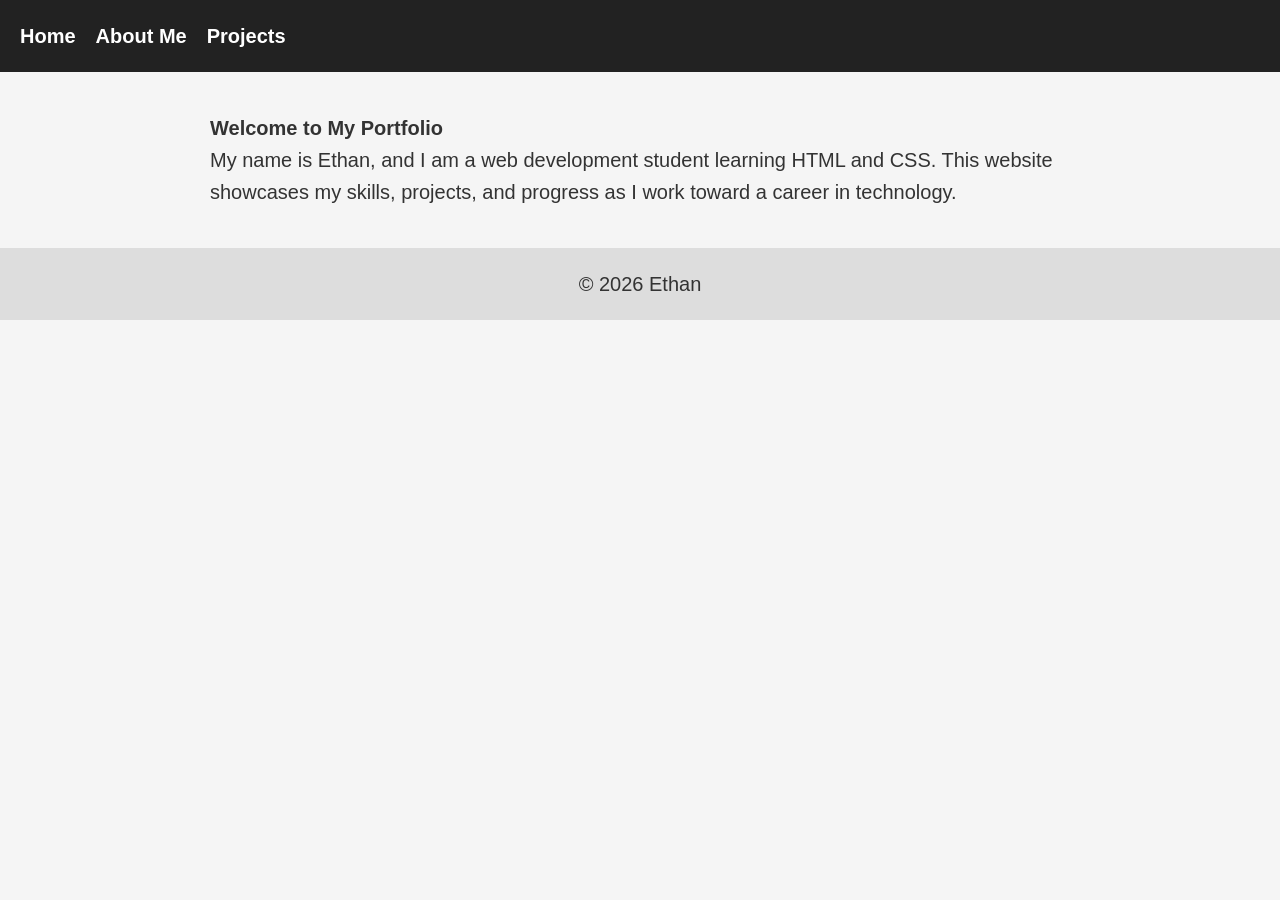
==== index.html @ 07c8b23d "first commit" ====
<!DOCTYPE html>
<html lang="en">

<head>
    <meta charset="UTF-8">
    <meta name="viewport" content="width=device-width, initial-scale=1.0">
    <link rel="stylesheet" href="styles/style.css">
    <title>Ethan's Portfolio</title>
</head>

<body>

    <header>
        <nav>
            <a href="index.html">Home</a>
            <a href="about.html">About Me</a>
            <a href="projects.html">Projects</a>
        </nav>
    </header>

    <main>
        <section>
            <h1>Welcome to My Portfolio</h1>
            <p>
                My name is Ethan, and I am a web development student learning HTML and CSS.
                This website showcases my skills, projects, and progress as I work toward
                a career in technology.
            </p>

            
        </section>
    </main>

    <footer>
        <p>© 2026 Ethan</p>
    </footer>

</body>

</html>
---- styles/style.css ----
* {
    margin: 0;
    padding: 0;
    box-sizing: border-box;
    font-size: 20px;
}




/* Base styles */
body {
    font-family: Arial, sans-serif;
    line-height: 1.6;
    background-color: #f5f5f5;
    color: #333;
}

/* Navigation */
header {
    background-color: #222;
    padding: 1rem;
}

nav {
    display: flex;
    gap: 1rem;
}

nav a {
    color: white;
    text-decoration: none;
    font-weight: bold;
}

nav a:hover {
    text-decoration: underline;
}

/* Main content */
main {
    max-width: 900px;
    margin: 2rem auto;
    padding: 0 1rem;
}

section img {
    max-width: 100%;
    margin-top: 1rem;
}

/* Footer */
footer {
    text-align: center;
    padding: 1rem;
    background-color: #ddd;
    margin-top: 2rem;
}
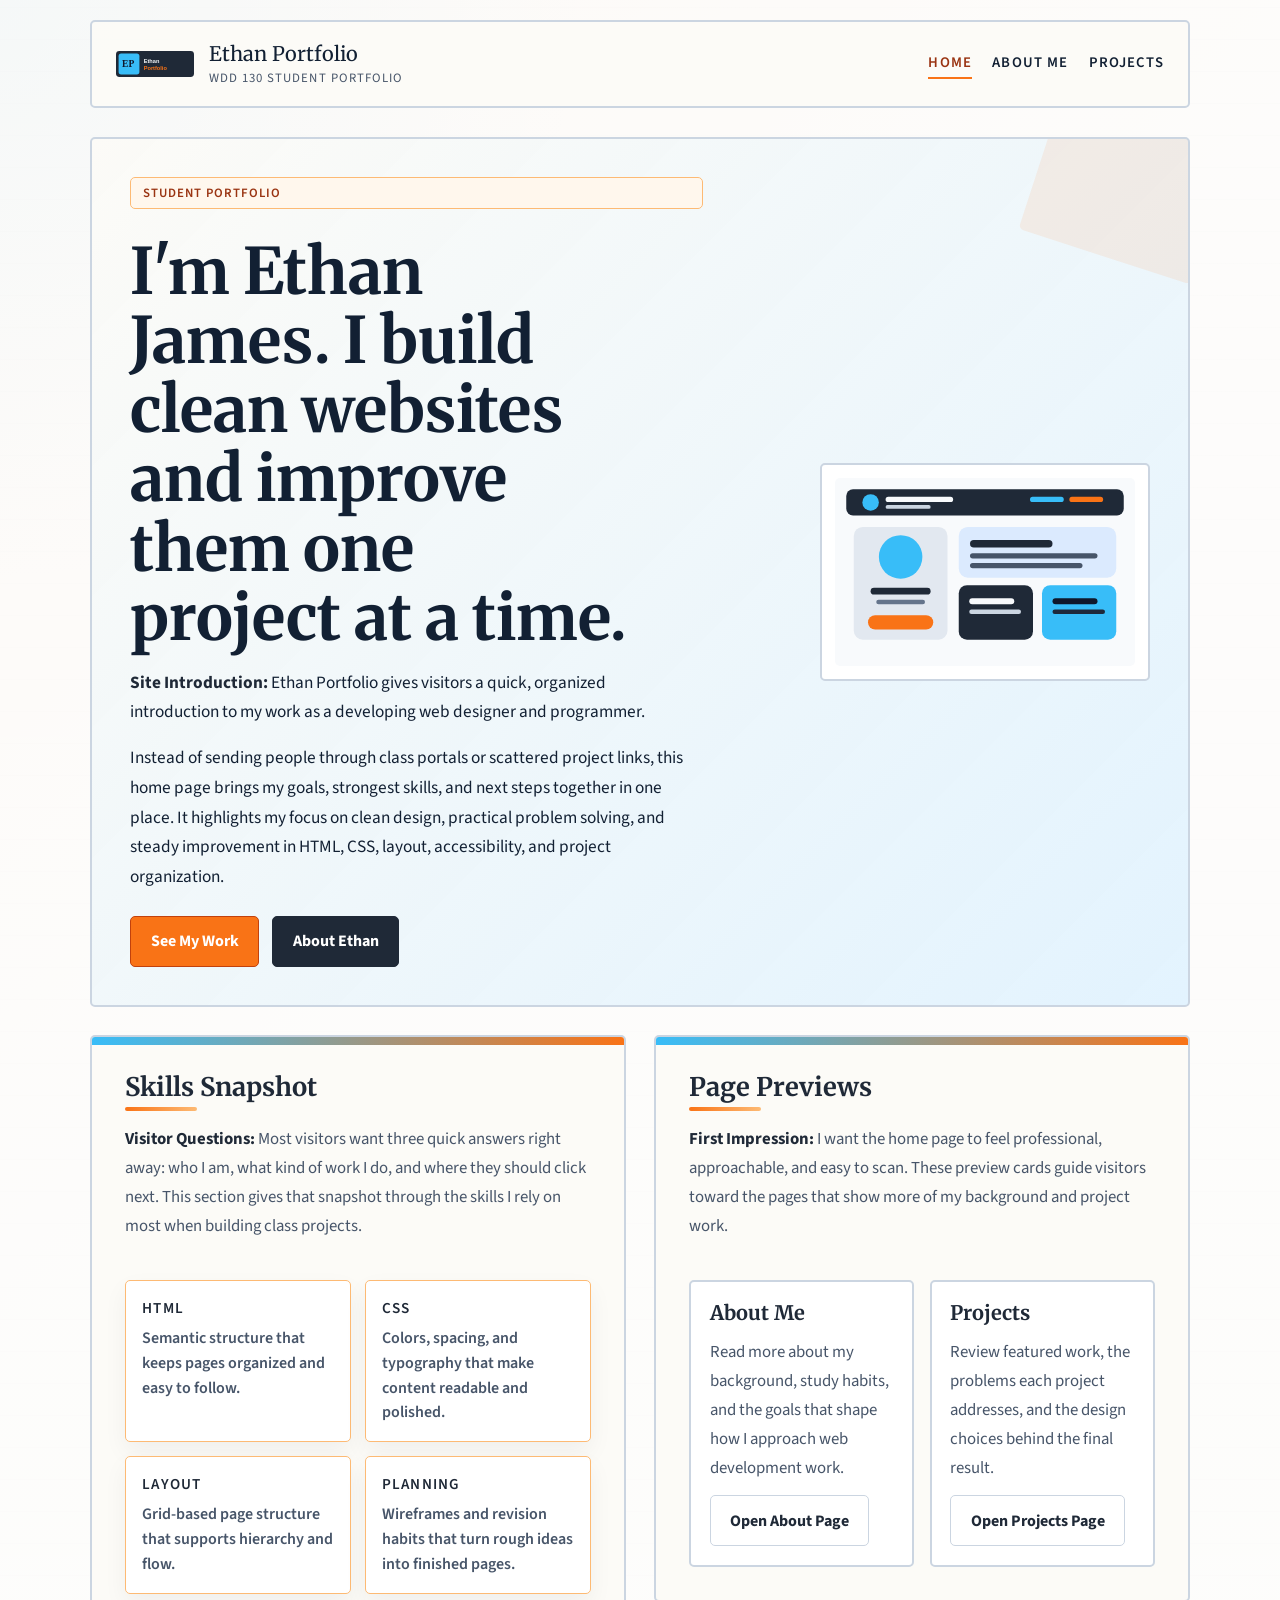
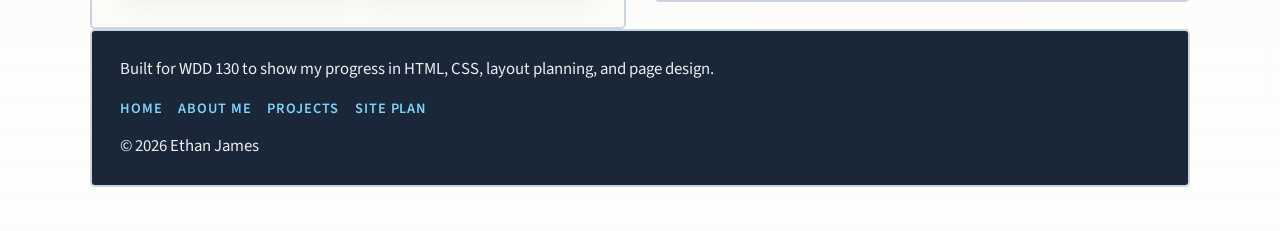
==== commit 758b9ff2: "week-12" ====
--- a/index.html
+++ b/index.html
@@ -1,40 +1,102 @@
 <!DOCTYPE html>
 <html lang="en">
-
 <head>
     <meta charset="UTF-8">
     <meta name="viewport" content="width=device-width, initial-scale=1.0">
+    <meta name="description" content="Ethan James portfolio home page with an introduction, skills snapshot, and links to about and projects pages.">
+    <title>Ethan Portfolio | Home</title>
     <link rel="stylesheet" href="styles/style.css">
-    <title>Ethan's Portfolio</title>
 </head>
+<body>
+    <a class="skip-link" href="#main-content">Skip to main content</a>
+    <div class="site-shell">
+        <header class="site-header">
+            <a class="brand" href="index.html">
+                <img src="wwr/images/ethan-portfolio-logo.svg" alt="Ethan Portfolio logo">
+                <span class="brand-text">
+                    <span class="brand-title">Ethan Portfolio</span>
+                    <span class="brand-subtitle">WDD 130 student portfolio</span>
+                </span>
+            </a>
+            <nav class="site-nav" aria-label="Primary">
+                <a class="active" href="index.html" aria-current="page">Home</a>
+                <a href="about.html">About Me</a>
+                <a href="projects.html">Projects</a>
+            </nav>
+        </header>
 
-<body>
+        <main id="main-content" class="home-page">
+            <section class="hero" aria-labelledby="home-heading">
+                <div class="hero-copy">
+                    <span class="eyebrow">Student Portfolio</span>
+                    <h1 id="home-heading">I'm Ethan James. I build clean websites and improve them one project at a time.</h1>
+                    <p class="hero-lead"><strong>Site Introduction:</strong> Ethan Portfolio gives visitors a quick, organized introduction to my work as a developing web designer and programmer.</p>
+                    <p>Instead of sending people through class portals or scattered project links, this home page brings my goals, strongest skills, and next steps together in one place. It highlights my focus on clean design, practical problem solving, and steady improvement in HTML, CSS, layout, accessibility, and project organization.</p>
+                    <div class="button-row">
+                        <a class="button-link primary" href="projects.html">See My Work</a>
+                        <a class="button-link secondary" href="about.html">About Ethan</a>
+                    </div>
+                </div>
+                <div class="image-frame">
+                    <img src="wwr/images/home-intro.svg" alt="Portfolio home page concept with profile card and featured work areas">
+                </div>
+            </section>
 
-    <header>
-        <nav>
-            <a href="index.html">Home</a>
-            <a href="about.html">About Me</a>
-            <a href="projects.html">Projects</a>
-        </nav>
-    </header>
+            <section class="panel stack home-card" id="skills-snapshot" aria-labelledby="skills-heading">
+                <div>
+                    <h2 class="section-title" id="skills-heading">Skills Snapshot</h2>
+                    <p class="section-lead"><strong>Visitor Questions:</strong> Most visitors want three quick answers right away: who I am, what kind of work I do, and where they should click next. This section gives that snapshot through the skills I rely on most when building class projects.</p>
+                </div>
+                <ul class="skill-list" aria-label="Core web design and development skills">
+                    <li>
+                        <span class="skill-name">HTML</span>
+                        <span class="skill-detail">Semantic structure that keeps pages organized and easy to follow.</span>
+                    </li>
+                    <li>
+                        <span class="skill-name">CSS</span>
+                        <span class="skill-detail">Colors, spacing, and typography that make content readable and polished.</span>
+                    </li>
+                    <li>
+                        <span class="skill-name">Layout</span>
+                        <span class="skill-detail">Grid-based page structure that supports hierarchy and flow.</span>
+                    </li>
+                    <li>
+                        <span class="skill-name">Planning</span>
+                        <span class="skill-detail">Wireframes and revision habits that turn rough ideas into finished pages.</span>
+                    </li>
+                </ul>
+            </section>
 
-    <main>
-        <section>
-            <h1>Welcome to My Portfolio</h1>
-            <p>
-                My name is Ethan, and I am a web development student learning HTML and CSS.
-                This website showcases my skills, projects, and progress as I work toward
-                a career in technology.
-            </p>
+            <section class="panel stack home-card" id="page-previews" aria-labelledby="previews-heading">
+                <div>
+                    <h2 class="section-title" id="previews-heading">Page Previews</h2>
+                    <p class="section-lead"><strong>First Impression:</strong> I want the home page to feel professional, approachable, and easy to scan. These preview cards guide visitors toward the pages that show more of my background and project work.</p>
+                </div>
+                <div class="preview-grid">
+                    <article class="preview-card">
+                        <h3>About Me</h3>
+                        <p>Read more about my background, study habits, and the goals that shape how I approach web development work.</p>
+                        <a class="button-link ghost" href="about.html">Open About Page</a>
+                    </article>
+                    <article class="preview-card">
+                        <h3>Projects</h3>
+                        <p>Review featured work, the problems each project addresses, and the design choices behind the final result.</p>
+                        <a class="button-link ghost" href="projects.html">Open Projects Page</a>
+                    </article>
+                </div>
+            </section>
+        </main>
 
-            
-        </section>
-    </main>
-
-    <footer>
-        <p>© 2026 Ethan</p>
-    </footer>
-
+        <footer class="site-footer">
+            <p>Built for WDD 130 to show my progress in HTML, CSS, layout planning, and page design.</p>
+            <div class="footer-links">
+                <a href="index.html">Home</a>
+                <a href="about.html">About Me</a>
+                <a href="projects.html">Projects</a>
+                <a href="wwr/siteplan.html">Site Plan</a>
+            </div>
+            <p>&copy; 2026 Ethan James</p>
+        </footer>
+    </div>
 </body>
-
-</html>+</html>
--- a/styles/style.css
+++ b/styles/style.css
@@ -1,58 +1,683 @@
+@import url("https://fonts.googleapis.com/css2?family=Merriweather:wght@700&family=Source+Sans+3:wght@400;600;700&display=swap");
+
+:root {
+    --primary-color: #1f2937;
+    --secondary-color: #38bdf8;
+    --accent1-color: #f97316;
+    --accent2-color: #f8fafc;
+    --paper-color: #fcfbf7;
+    --paper-tint: #eef7ff;
+    --text-color: #122033;
+    --muted-color: #475569;
+    --line-color: #cbd5e1;
+    --heading-font: "Merriweather", Georgia, serif;
+    --body-font: "Source Sans 3", Arial, sans-serif;
+    --accent-font: "Source Sans 3", Arial, sans-serif;
+}
+
 * {
+    box-sizing: border-box;
+}
+
+html {
+    scroll-behavior: smooth;
+}
+
+body {
+    margin: 0;
+    font-family: var(--body-font);
+    color: var(--text-color);
+    background-color: #f5f1ea;
+    background-image:
+        linear-gradient(180deg, rgba(255, 255, 255, 0.8), rgba(255, 255, 255, 0.84)),
+        radial-gradient(circle at top left, rgba(56, 189, 248, 0.2), transparent 26%),
+        linear-gradient(135deg, rgba(249, 115, 22, 0.09), transparent 45%),
+        repeating-linear-gradient(0deg, transparent, transparent 31px, rgba(15, 23, 42, 0.035) 31px, rgba(15, 23, 42, 0.035) 32px);
+}
+
+img {
+    display: block;
+    max-width: 100%;
+    height: auto;
+}
+
+a {
+    color: inherit;
+}
+
+h1,
+h2,
+h3 {
+    margin: 0;
+    font-family: var(--heading-font);
+    color: var(--primary-color);
+}
+
+p {
+    margin: 0;
+    line-height: 1.72;
+    font-size: 1.05rem;
+}
+
+strong {
+    color: var(--primary-color);
+}
+
+.skip-link {
+    position: absolute;
+    left: -9999px;
+    top: auto;
+}
+
+.skip-link:focus {
+    left: 1rem;
+    top: 1rem;
+    z-index: 1000;
+    padding: 0.85rem 1.1rem;
+    border: 2px solid #c2410c;
+    border-radius: 5px;
+    background: var(--accent1-color);
+    color: #ffffff;
+    text-decoration: none;
+}
+
+.site-shell {
+    width: min(1100px, calc(100% - 2rem));
+    margin: 0 auto;
+    padding: 1.25rem 0 2.75rem;
+}
+
+.site-header {
+    display: grid;
+    grid-template-columns: minmax(0, 1fr) auto;
+    gap: 1rem 1.5rem;
+    align-items: center;
+    padding: 1.2rem 1.5rem;
+    border: 2px solid var(--line-color);
+    border-radius: 5px;
+    background: rgba(252, 251, 247, 0.95);
+}
+
+.brand {
+    display: inline-flex;
+    align-items: center;
+    gap: 0.95rem;
+    text-decoration: none;
+}
+
+.brand img {
+    width: 78px;
+}
+
+.brand-text {
+    display: grid;
+    gap: 0.15rem;
+}
+
+.brand-title {
+    font-family: var(--heading-font);
+    font-size: 1.25rem;
+}
+
+.brand-subtitle {
+    color: var(--muted-color);
+    font-family: var(--accent-font);
+    font-size: 0.8rem;
+    letter-spacing: 0.08em;
+    text-transform: uppercase;
+}
+
+.site-nav {
+    display: flex;
+    flex-wrap: wrap;
+    justify-content: flex-end;
+    gap: 0.9rem 1.25rem;
+}
+
+.site-nav a {
+    padding: 0.2rem 0;
+    border-bottom: 2px solid transparent;
+    text-decoration: none;
+    font-family: var(--accent-font);
+    font-size: 0.92rem;
+    font-weight: 600;
+    letter-spacing: 0.08em;
+    text-transform: uppercase;
+    transition: color 0.2s ease, border-color 0.2s ease;
+}
+
+.site-nav a:hover,
+.site-nav a:focus-visible,
+.site-nav a.active {
+    color: #9a3412;
+    border-color: var(--accent1-color);
+}
+
+main {
+    display: grid;
+    gap: 1.75rem;
+    padding: 1.8rem 0 0;
+}
+
+.home-page {
+    grid-template-columns: repeat(2, minmax(0, 1fr));
+    grid-template-areas:
+        "hero hero"
+        "skills previews";
+    align-items: start;
+}
+
+.panel,
+.hero,
+.site-footer {
+    border: 2px solid var(--line-color);
+    border-radius: 5px;
+}
+
+.panel {
+    padding: clamp(1.3rem, 2.6vw, 2.1rem);
+    background: rgba(252, 251, 247, 0.93);
+}
+
+.hero {
+    position: relative;
+    display: grid;
+    grid-template-columns: minmax(0, 1.15fr) minmax(0, 0.85fr);
+    gap: 1.5rem;
+    align-items: center;
+    min-height: clamp(420px, 52vw, 520px);
+    overflow: hidden;
+    padding: clamp(1.6rem, 3vw, 2.6rem);
+    background: linear-gradient(135deg, rgba(252, 251, 247, 0.98), rgba(224, 242, 254, 0.92));
+}
+
+.home-page .hero {
+    grid-area: hero;
+}
+
+.hero::after {
+    content: "";
+    position: absolute;
+    top: -58px;
+    right: -34px;
+    width: 180px;
+    height: 180px;
+    border-radius: 5px;
+    background: rgba(249, 115, 22, 0.09);
+    transform: rotate(18deg);
+}
+
+.hero h1,
+.page-banner h1 {
+    color: var(--text-color);
+}
+
+.hero p,
+.page-banner p {
+    color: var(--text-color);
+}
+
+.eyebrow {
+    display: inline-block;
+    margin-bottom: 0.75rem;
+    padding: 0.38rem 0.72rem;
+    border: 1px solid #fdba74;
+    border-radius: 5px;
+    background: #fff7ed;
+    color: #9a3412;
+    font-family: var(--accent-font);
+    font-size: 0.8rem;
+    font-weight: 600;
+    letter-spacing: 0.08em;
+    text-transform: uppercase;
+}
+
+.hero-copy,
+.text-stack,
+.project-body {
+    display: grid;
+    gap: 1rem;
+}
+
+.hero-copy {
+    position: relative;
+    z-index: 1;
+    align-content: center;
+}
+
+.hero-copy h1 {
+    max-width: 12ch;
+    font-size: clamp(2.2rem, 5vw, 4rem);
+    line-height: 1.08;
+}
+
+.hero-copy p {
+    max-width: 62ch;
+    font-size: 1.08rem;
+}
+
+.hero-lead {
+    font-size: 1.12rem;
+}
+
+.button-row {
+    display: flex;
+    flex-wrap: wrap;
+    gap: 0.85rem;
+    margin-top: 0.5rem;
+}
+
+.button-link {
+    display: inline-flex;
+    align-items: center;
+    justify-content: center;
+    padding: 0.85rem 1.2rem;
+    border: 1px solid var(--line-color);
+    border-radius: 5px;
+    text-decoration: none;
+    font-weight: 700;
+    transition: transform 0.2s ease, border-color 0.2s ease;
+}
+
+.button-link:hover,
+.button-link:focus-visible {
+    transform: translate(-1px, -1px);
+}
+
+.button-link.primary {
+    border-color: #c2410c;
+    background: var(--accent1-color);
+    color: #ffffff;
+}
+
+.button-link.secondary {
+    border-color: var(--primary-color);
+    background: var(--primary-color);
+    color: #ffffff;
+}
+
+.button-link.ghost {
+    background: transparent;
+    color: var(--primary-color);
+}
+
+.image-frame {
+    position: relative;
+    z-index: 1;
+    padding: 0.8rem;
+    border: 2px solid var(--line-color);
+    border-radius: 5px;
+    background: #ffffff;
+}
+
+.image-frame img {
+    width: 100%;
+    border-radius: 5px;
+}
+
+.profile-photo-card img {
+    aspect-ratio: 1 / 1;
+    object-fit: cover;
+}
+
+.home-page .hero .image-frame {
+    max-width: 420px;
+    justify-self: end;
+}
+
+.section-title {
+    position: relative;
+    margin-bottom: 0.9rem;
+    padding-bottom: 0.5rem;
+    font-size: clamp(1.55rem, 2vw, 2rem);
+}
+
+.section-title::after {
+    content: "";
+    position: absolute;
+    left: 0;
+    bottom: 0;
+    width: 72px;
+    height: 4px;
+    border-radius: 5px;
+    background: linear-gradient(90deg, var(--accent1-color), #fdba74);
+}
+
+.section-lead {
+    margin-bottom: 1.25rem;
+    color: var(--muted-color);
+}
+
+.split-grid {
+    display: grid;
+    grid-template-columns: repeat(2, minmax(0, 1fr));
+    gap: 1.5rem;
+}
+
+.stack {
+    display: grid;
+    gap: 1.2rem;
+}
+
+.skills-block {
+    display: grid;
+    gap: 1.25rem;
+}
+
+.skill-list,
+.tag-list,
+.timeline {
     margin: 0;
     padding: 0;
-    box-sizing: border-box;
-    font-size: 20px;
-}
-
-
-
-
-/* Base styles */
-body {
-    font-family: Arial, sans-serif;
-    line-height: 1.6;
-    background-color: #f5f5f5;
-    color: #333;
-}
-
-/* Navigation */
-header {
-    background-color: #222;
+    list-style: none;
+}
+
+.skill-list {
+    display: grid;
+    grid-template-columns: repeat(2, minmax(0, 1fr));
+    gap: 0.85rem;
+}
+
+.skill-list li {
+    display: grid;
+    gap: 0.45rem;
+    align-content: start;
+    min-height: 138px;
     padding: 1rem;
-}
-
-nav {
+    border: 1px solid #fdba74;
+    border-radius: 5px;
+    background: #ffffff;
+    box-shadow: 0 10px 25px rgba(15, 23, 42, 0.05);
+}
+
+.skill-name {
+    color: var(--primary-color);
+    font-family: var(--accent-font);
+    font-size: 0.95rem;
+    font-weight: 600;
+    letter-spacing: 0.08em;
+    text-transform: uppercase;
+}
+
+.skill-detail {
+    color: var(--muted-color);
+    font-size: 1rem;
+    font-weight: 600;
+    line-height: 1.55;
+}
+
+.preview-grid {
+    display: grid;
+    grid-template-columns: repeat(2, minmax(0, 1fr));
+    gap: 1rem;
+}
+
+.preview-card {
+    display: grid;
+    grid-template-rows: auto 1fr auto;
+    gap: 0.8rem;
+    padding: 1.15rem;
+    border: 2px solid var(--line-color);
+    border-radius: 5px;
+    background: #ffffff;
+}
+
+.preview-card p {
+    color: var(--muted-color);
+}
+
+.preview-card .button-link {
+    justify-self: start;
+}
+
+#skills-snapshot {
+    grid-area: skills;
+}
+
+#page-previews {
+    grid-area: previews;
+}
+
+.home-card {
+    position: relative;
+    overflow: hidden;
+}
+
+.home-card::before {
+    content: "";
+    position: absolute;
+    top: 0;
+    left: 0;
+    right: 0;
+    height: 8px;
+    background: linear-gradient(90deg, var(--secondary-color), var(--accent1-color));
+}
+
+.preview-card h3,
+.project-card h2,
+.project-card h3 {
+    font-size: 1.25rem;
+}
+
+.page-banner {
+    background: linear-gradient(135deg, rgba(255, 247, 237, 0.97), rgba(224, 242, 254, 0.93));
+}
+
+.page-banner .eyebrow {
+    border-color: rgba(56, 189, 248, 0.55);
+    background: #eff6ff;
+    color: #075985;
+}
+
+.about-layout {
+    display: grid;
+    grid-template-columns: minmax(220px, 0.7fr) minmax(0, 1.3fr);
+    gap: 1.5rem;
+    align-items: start;
+}
+
+.about-profile-card {
+    display: grid;
+    gap: 0.8rem;
+    align-content: start;
+}
+
+.profile-name {
+    font-family: var(--heading-font);
+    font-size: 1.2rem;
+    font-weight: 700;
+    text-align: center;
+}
+
+.profile-note {
+    color: var(--muted-color);
+    text-align: center;
+}
+
+.tag-list {
     display: flex;
+    flex-wrap: wrap;
+    gap: 0.75rem;
+}
+
+.tag-list li {
+    padding: 0.6rem 0.95rem;
+    border: 1px solid rgba(56, 189, 248, 0.75);
+    border-radius: 5px;
+    background: #ffffff;
+    font-weight: 700;
+}
+
+.timeline {
+    display: grid;
+    gap: 0.9rem;
+}
+
+.timeline li {
+    padding: 1rem;
+    border: 2px solid var(--line-color);
+    border-radius: 5px;
+    background: #ffffff;
+}
+
+.timeline strong {
+    display: block;
+    margin-bottom: 0.35rem;
+    font-family: var(--heading-font);
+}
+
+.mini-card-grid {
+    display: grid;
+    grid-template-columns: repeat(2, minmax(0, 1fr));
     gap: 1rem;
 }
 
-nav a {
-    color: white;
+.mini-card {
+    padding: 1rem;
+    border: 2px solid var(--line-color);
+    border-radius: 5px;
+    background: #ffffff;
+}
+
+.mini-card h3 {
+    margin-bottom: 0.35rem;
+}
+
+.projects-grid {
+    display: grid;
+    grid-template-columns: repeat(3, minmax(0, 1fr));
+    gap: 1.35rem;
+}
+
+.project-card {
+    display: grid;
+    grid-template-rows: auto 1fr;
+    overflow: hidden;
+    border: 2px solid var(--line-color);
+    border-radius: 5px;
+    background: #ffffff;
+}
+
+.project-card img {
+    width: 100%;
+    padding: 0.9rem;
+    background: linear-gradient(180deg, #fff7ed, #ffffff);
+}
+
+.project-body {
+    padding: 0 1.15rem 1.25rem;
+}
+
+.project-meta {
+    display: flex;
+    flex-wrap: wrap;
+    gap: 0.5rem;
+}
+
+.project-meta span {
+    padding: 0.35rem 0.7rem;
+    border: 1px solid rgba(56, 189, 248, 0.6);
+    border-radius: 5px;
+    background: #eff6ff;
+    color: #075985;
+    font-size: 0.9rem;
+    font-weight: 700;
+}
+
+.cta-panel {
+    display: grid;
+    gap: 1rem;
+    border-left: 12px solid var(--accent1-color);
+}
+
+.site-footer {
+    display: grid;
+    gap: 0.85rem;
+    padding: 1.5rem 1.75rem;
+    background: rgba(18, 32, 51, 0.97);
+    color: #ffffff;
+}
+
+.site-footer p {
+    color: rgba(255, 255, 255, 0.92);
+}
+
+.footer-links {
+    display: flex;
+    flex-wrap: wrap;
+    gap: 0.75rem 1rem;
+}
+
+.footer-links a {
+    color: #7dd3fc;
+    font-family: var(--accent-font);
+    font-size: 0.9rem;
+    font-weight: 600;
+    letter-spacing: 0.06em;
     text-decoration: none;
-    font-weight: bold;
-}
-
-nav a:hover {
-    text-decoration: underline;
-}
-
-/* Main content */
-main {
-    max-width: 900px;
-    margin: 2rem auto;
-    padding: 0 1rem;
-}
-
-section img {
-    max-width: 100%;
-    margin-top: 1rem;
-}
-
-/* Footer */
-footer {
-    text-align: center;
-    padding: 1rem;
-    background-color: #ddd;
-    margin-top: 2rem;
-}+    text-transform: uppercase;
+}
+
+.footer-links a:hover,
+.footer-links a:focus-visible {
+    color: #fdba74;
+}
+
+@media (min-width: 921px) {
+    .project-card:nth-child(2) {
+        transform: translateY(1rem);
+    }
+}
+
+@media (max-width: 920px) {
+    .home-page {
+        grid-template-columns: 1fr;
+        grid-template-areas:
+            "hero"
+            "skills"
+            "previews";
+    }
+
+    .site-header,
+    .hero,
+    .split-grid,
+    .about-layout,
+    .projects-grid {
+        grid-template-columns: 1fr;
+    }
+
+    .site-nav {
+        justify-content: flex-start;
+    }
+
+    .home-page .hero .image-frame {
+        max-width: none;
+        justify-self: start;
+    }
+}
+
+@media (max-width: 640px) {
+    .site-shell {
+        width: min(100% - 1rem, 1100px);
+    }
+
+    .site-header {
+        padding: 1rem;
+    }
+
+    .site-nav {
+        width: 100%;
+        gap: 0.7rem 1rem;
+    }
+
+    .button-row {
+        flex-direction: column;
+        align-items: flex-start;
+    }
+
+    .skill-list,
+    .preview-grid,
+    .mini-card-grid {
+        grid-template-columns: 1fr;
+    }
+}
